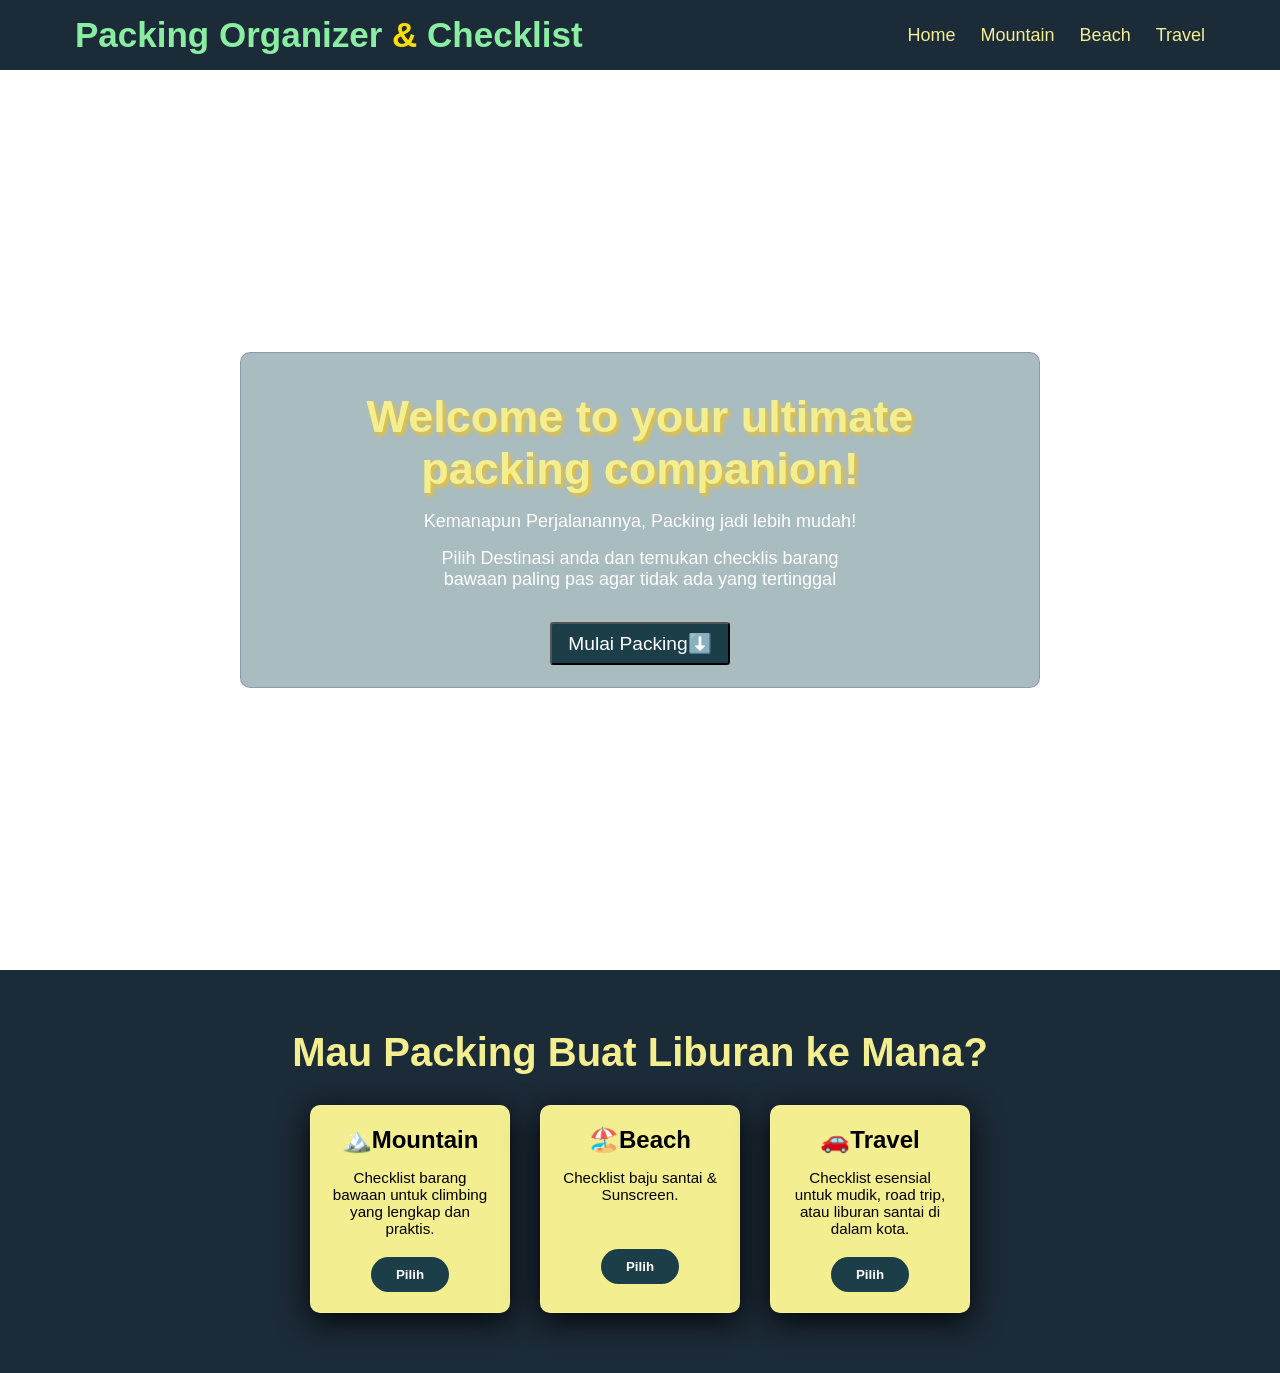
==== index.html @ 890e6fed "Rename Index.html to index.html" ====
<!DOCTYPE html>
<html lang="">
    <head>
        <title>Home</title>
        <link rel="stylesheet" href="style.css">
    </head>
    <body><nav class="navbar">
            <div class ="navbar-logo">
                <h1>Packing Organizer <span class="tec">& </span>Checklist</h1>
            </div>
            <ul>
                <li><a href="Index.html">Home</a></li>
                <li><a href="gunung.html">Mountain</a></li>
                <li><a href="pantai.html">Beach</a></li>
                <li><a href="mudik.html">Travel</a></li>
            </ul>
            </div>
        </nav>
        
        <nav class="home">
            <main class="isi">
                <h1>Welcome to your<span> ultimate packing </span>companion!</h1>
                <p>Kemanapun Perjalanannya, Packing jadi lebih mudah!</p>
                <p>Pilih Destinasi anda dan temukan checklis barang bawaan paling pas agar tidak ada yang tertinggal</p>
                <a href="#menu-pilihan">
                    <button class="btn-go">Mulai Packing⬇️</button>
                </a>
            </main>
        </nav> 
        <section id="menu-pilihan" style="padding: 60px 20px; text-align: center;">
            <h2 style="color: #f3ee90; font-size: 2.5rem; margin-bottom: 30px;">Mau Packing Buat Liburan ke Mana?</h2>
            <div style="display: flex; justify-content: center; gap: 20px; flex-wrap: wrap;">
                <div class="menu-container">
                    <div class="card" style="background-color: #f3ee90; padding: 20px; border-radius: 10px; width: 200px;">
                        <h3>🏔️Mountain</h3>
                        <p>Checklist barang bawaan untuk climbing yang lengkap dan praktis.</p>
                        <a href="gunung.html" class="cta"><button>Pilih</button></a>
                    </div>
                    <div class="card" style="background-color: #f3ee90; padding: 20px; border-radius: 10px; width: 200px;">
                        <h3>🏖️Beach</h3>
                        <p>Checklist baju santai & Sunscreen.</p>
                        <a href="pantai.html" class="cta"><button>Pilih</button></a>
                    </div>
                    <div class="card" style="background-color: #f3ee90; padding: 20px; border-radius: 10px; width: 200px;">
                        <h3>🚗Travel</h3>
                        <p>Checklist esensial untuk mudik, road trip, atau liburan santai di dalam kota.</p>
                        <a href="mudik.html" class="cta"><button>Pilih</button></a>
                    </div>
                </div>
        </section>
    </body>
</html>
---- style.css ----
html{
    scroll-behavior: smooth;
}
@import url('https://fonts.googleapis.com/css2?family=Poppins:ital,wght@0,100;0,200;0,300;0,400;0,500;0,600;0,700;0,800;0,900;1,100;1,200;1,300;1,400;1,500;1,600;1,700;1,800;1,900&display=swap');

@keyframes zoomMulus{
    from{
        transform: scale(0.8);
        opacity: 0;
    }
    to{
        transform: scale(1);
        opacity: 1;
    }
}   
*{
    margin: 0;
    padding: 0;
    box-sizing: border-box;
    font-family: poppins, sans-serif;
}
.navbar{
    background-color: #1C2B38;
    color: white;
    padding: 15px 75px;
    display: flex;
    justify-content: space-between;
    align-items: center;
}
.navbar .navbar-logo h1{
    font-size: 35px;
    color: #89eda2;
}
.navbar .navbar-logo .tec{
    color: rgb(255, 221, 1);
}
.navbar ul{
    list-style: none;
    gap: 25px;
    display: flex;
}
.navbar ul li{
    position: relative;
}
.navbar ul li a{
    text-decoration: none;
    font-size: 18px;
    color: #f3ee90;
    transition: 0.3s ease;
}
.navbar ul li a::before{
    position: absolute;
    width: 0;
    height: 2px;
    left: 0;
    bottom: 5px;
    background-color: rgb(153, 255, 0);
    transition: 0.3s ease;
}
.navbar ul li a:hover{
    color: rgb(153, 255, 0);
}
.home{
    min-height: 100vh;
    display: flex;;
    align-items:center;
    background-image: url('baru.png');
    background-repeat: no-repeat;
    background-size: cover;
    background-position: center;
    background-size: 190%;
    justify-content: center;
}
.home .isi{
    font-family: arial, sans-serif;
    padding: 1.4rem 7%;
    max-width: 50rem;
    border: 0;
    border-radius: 10px;
    background: #557b8180;
    backdrop-filter: blur(3px);
    -webkit-backdrop-filter: blur (8px);
    border: 1px solid rgba(22, 24, 103, 0.2);
    border-radius: 10px;
    animation: zoomMulus 0.8s cubic-bezier(0.25, 0.46, 0.45, 0.94) forwards;
    text-align: center;
}
.isi a{
    text-decoration: none;
}
.isi h1{
    margin-top: 1rem;
    font-size: 45px;
    color: #f3ee90;
    text-shadow: 2.5px 2.5px 4px rgba(254, 195, 0, 0.783);
    text-align: center;
}
.isi p{
    width: 70%;
    height: 100%;
    background: transparent;
    outline: none;
    font-size: 18px;
    color: #ffffff;
    padding:0;
    text-align: center;
    justify-content: center;
    margin: 1rem auto;
    
}
.isi .btn-go{
    margin-top: 1rem;
    display: inline-block;
    padding: 0.5rem 1rem;
    font-size: 1.2rem;
    color: rgb(255, 255, 255);
    background-color: rgb(28, 62, 72);
    border-radius: 0.2rem;
} 
#menu-pilihan{
    padding: 80px 20px;
    text-align: center;
    background-color: #1C2B38;
    color: rgb(3, 3, 3);
}
#menu-pilihan h2{
    color: rgb(255, 255, 255);
    font-size: 2rem;
    margin-bottom: 40px;
}
.menu-container{
    display:flex;justify-content:center;
    gap: 30px;flex-wrap: wrap;
    max-width: 1100px;
    margin:auto;
}
#menu-pilihan .card{
    display: flex;
    flex-direction: column;
    align-items: center;
    text-align: center;
    min-height: 150px;
    background:rgba(255, 255, 255, 0.08);
    backdrop-filter: blur(10px);
    -webkit-backdrop-filter: blur(10px);
    border: 1px solid rgba(255, 255, 255, 0.2);
    padding: 30px 20px;
    border-radius: 10px;
    width: 280px;
    box-shadow: 0 8px 32px 0 rgba(0, 0, 0, 0.9);
    transition: transform 0.3s ease, box-shadow 0.3s ease;
}
#menu-pilihan .card:hover{
    transform: translateY(-10px);
    box-shadow: 0 12px 40px 0 rgba(0, 0, 0, 0.5);
    border : 1px solid rgba(255, 255, 255, 0.4);
}
#menu-pilihan .card h3{
    font-size: 1.5rem;
    margin-bottom: 15px;
    color: rgb(1, 1, 1);
}
#menu-pilihan .card p{
    font-size: 0.95rem;
    color: rgb(0, 0, 0);
    margin-bottom: 20px;
    min-height: 60px;
}
#menu-pilihan .card .cta{
    text-decoration: none;
}
#menu-pilihan .card button {
    background-color: rgb(28, 62, 72);
    color: rgb(255, 255, 255);
    border: none;
    padding: 10px 25px;
    border-radius: 20px;
    font-weight: bold;
    cursor: pointer;
    transition: background-color 0.2s ease;
    display:flex;
    flex-direction: column;
    justify-content: space-between;
    align-items: center;
    min-height: 30px;
}
#menu-pilihan .card button:hover{
    background-color: #448dac;
    color: rgb(255, 255, 255);
}

/* ========== HALAMAN GUNUNG (MOUNTAIN PAGE) ========== */
.camping-page{
    background-color: #e4e19a;
}
.page-header{
    text-align: center;
    padding: 40px 20px 20px 20px;
    color: rgb(32, 148, 144);
}
.page-header h1{
    font-size: 2.5rem;
    margin-bottom: 10px;
    text-align: center;
    text-shadow: 3px 3px 5px rgb(129, 113, 7);
    color: #49331c;
}
.page-header p{
    font-size: 1.1rem;
    color: rgb(92, 90, 28);
    text-align: center;
    max-width: 600px;
    margin: 0 auto;
}
.mountain-wrapper{
    display: grid;
    grid-template-columns: repeat(auto-fit, minmax(300px, 1fr));
    justify-content: center;
    align-items: flex-start;
    gap: 30px;
    padding: 0 20px;
    max-width: 1200px;
    margin: 40px auto;
    box-sizing: border-box;
}
.mountain-section{
    width: 100%;
    max-width: 500px;
    background: #49331c;
    border: 1px solid rgba(0, 0, 0, 0.5);
    border-radius: 20px;
    padding: 25px;
    box-sizing: border-box;
}
.section-title{
    font-size: 1.8rem;
    margin-bottom: 10px;
    color: rgb(255, 255, 255);
    display: flex;
    align-items: center;
    gap: 10px;
}
.section-subtitle{
    font-size: 1rem;
    margin-bottom: 20px;
    color: #cbd5e0;
    margin-bottom: 30px;
    line-height: 1.4;
}
.section-title{
    font-size: 1.8rem;
    margin-bottom: 5px;
    color: #fbfb40;
}
.section-subtitle{
    font-size: 1rem;
    margin-bottom: 20px;
    color: rgb(255, 255, 255);
}
.checklist-grid{
    display: flex;
    flex-direction: column;
    gap: 20px;
    border: #4FD1C5;
}
.checklist-card{
    background: rgba(255, 255, 255, 0.1);
    backdrop-filter: blur(10px);
    -webkit-backdrop-filter: blur(10px);
    border: 1px solid rgba(255, 255, 255, 0.2);
    border-radius: 15px;
    padding: 20px;
    box-shadow: 0 8px 10px 0 rgba(0, 0, 0, 0.5);
    transition: transform 0.3s ease;
    
}
.checklist-card:hover{
    transform: translateY(-3px);
    border-color: rgba(255, 255, 255, 0.3);
}
.checklist-card h3{
    font-size: 1.3rem;
    margin-bottom: 10px;
    color: #95e533;
    margin-bottom: 15px;
    border-bottom: 1px solid rgb(255, 255, 255);
    padding-bottom: 5px;
}
.checklist-list{
    list-style: none;
    padding: 0;
    margin: 5px;
}
.checklist-list li{
    display: flex;
    align-items: flex-start;
    gap: 15px;
    margin: 12px 0;
    color: #ffffff;
    font-size: 1.15rem;
    line-height: 1.5;
}
.checklist-list input[type="checkbox"]:checked+label{
    text-decoration: line-through;
    color: #0a0b0d;
    transition: all 0.3 ease;
}
.checklist-list input[type="checkbox"], .checklist-list label{
    cursor: pointer;
}

/* ========== HALAMAN PANTAI (BEACH PAGE ========= */
.beach-page {
    background-color: #e4e19a;
    min-height: 100vh;
    display: flex;
    flex-direction: column;
}
.page-head{
    text-align: center;
    padding: 40px 20px 20px 20px;
    color: rgb(32, 148, 144);
}
.page-head h1{
    font-size: 2.5rem;
    margin-bottom: 10px;
    text-align: center;
    text-shadow: 3px 3px 5px rgb(19, 56, 54);
    color: #34e3d5;
}
.page-head p{
    font-size: 1.1rem;
    color: rgb(92, 90, 28);
    text-align: center;
    max-width: 600px;
    margin: 0 auto;
}
.beach-wrapper {
    display: grid;
    grid-template-columns: repeat(auto-fit, minmax(300px, 1fr));
    gap: 30px;
    max-width: 1200px;
    max-height: 1200px;
    margin: 40px auto;
    padding: 0 20px;
    width: 100%;
    box-sizing: border-box;
    background-color: #13353a;
    border-radius: 20px;
}
.beach-page .check-card h3 {
    color: #95e533;
    margin-bottom: 15px;
    font-size: 1.3rem;
    border-bottom: 3px solid rgba(255, 255, 255, 0.784);
    padding-bottom: 15px;
}
.check-card{
    background: rgba(28, 156, 141, 0.274);
    backdrop-filter: blur(10px);
    -webkit-backdrop-filter: blur(10px);
    border: 3px solid rgba(255, 255, 255, 0.2);
    border-radius: 15px;
    padding: 20px;
    box-shadow: 0 0 0 5px #13353a;
    transition: transform 0.3s ease;
    margin-top: 20px;
    margin-bottom: 20px;
}
.check-card:hover{
    transform: translateY(-3px);
    border-color: rgba(255, 255, 255, 0.3);
}
.check-card h3{
    font-size: 1.3rem;
    margin-bottom: 10px;
    color: #99d1cb;
    border-bottom: 1px solid rgb(255, 255, 255);
    padding-bottom: 5px;
}
.check-list{
   list-style: none;
   padding: 0;
   margin: 0;
}
.check-list li{
    display: flex;
    align-items: flex-start;
    font-size: 1.2re;
    gap: 12px;
    margin: 14px 0;
    color: #E2E8F0;
    font-size: 1.15rem;
    line-height: 1.4;
}
.check-list input[type="checkbox"]:checked+label{
    text-decoration: line-through;
    color: #ffffff;
    transition: all 0.3 ease;
}
.check-list input[type="checkbox"], .checklist-list label{
    cursor: pointer;
}

/* =========== HALAMAN TRAVEL / MUDIK ============ */
.travel-page {
    background: linear-gradient(135px, #111827 0%, #312e81 100%);
    background-color: #e4e19a;
    min-height: 100vh;
    display: flex;
    flex-direction: column;
}
.page-heade{
    text-align: center;
    padding: 40px 20px 20px 20px;
    color: rgb(32, 148, 144);
}
.page-heade h1{
    font-size: 2.5rem;
    margin-bottom: 10px;
    text-align: center;
    text-shadow: 3px 3px 5px rgb(255, 84, 84);
    color: #7c1f1f;
}
.page-heade p{
    font-size: 1.1rem;
    color: rgb(96, 34, 34);
    text-align: center;
    max-width: 600px;
    margin: 0 auto;
}
.travel-wrapper {
    display: grid;
    grid-template-columns: repeat(auto-fit, minmax(300px, 1fr));
    gap: 30px;
    max-width: 1200px;
    margin: 40px auto;
    padding: 0 20px;
    width: 100%;
    box-sizing: border-box;
    background-color: #7c1f1f;
}
.chelist-card{
    background: rgba(210, 134, 125, 0.274);
    backdrop-filter: blur(10px);
    -webkit-backdrop-filter: blur(10px);
    border: 3px solid rgba(150, 45, 45, 0.2);
    border-radius: 15px;
    padding: 20px;
    box-shadow: 0 0 0 5px #531411;
    transition: transform 0.3s ease;
    margin-top: 20px;
    margin-bottom: 20px;
}
.chelist-card:hover{
    transform: translateY(-3px);
    border-color: rgba(189, 189, 189, 0.3);
}
.chelist-card h3{
    font-size: 1.3rem;
    margin-bottom: 10px;
    color: #ffffff;
    border-bottom: 1px solid rgba(255, 255, 255, 0.537);
    padding-bottom: 5px;
}
.checklist-b{
   list-style: none;
   padding: 0;
   margin: 0;
}
.checklist-b li{
    display: flex;
    align-items: flex-start;
    font-size: 1.2re;
    gap: 12px;
    margin: 14px 0;
    color: #E2E8F0;
    font-size: 1.15rem;
    line-height: 1.4;
}
.checklist-b input[type="checkbox"]:checked+label{
    text-decoration: line-through;
    color: #060606;
    transition: all 0.3 ease;
}
.checklist-b input[type="checkbox"], .checklist-list label{
    cursor: pointer;
}
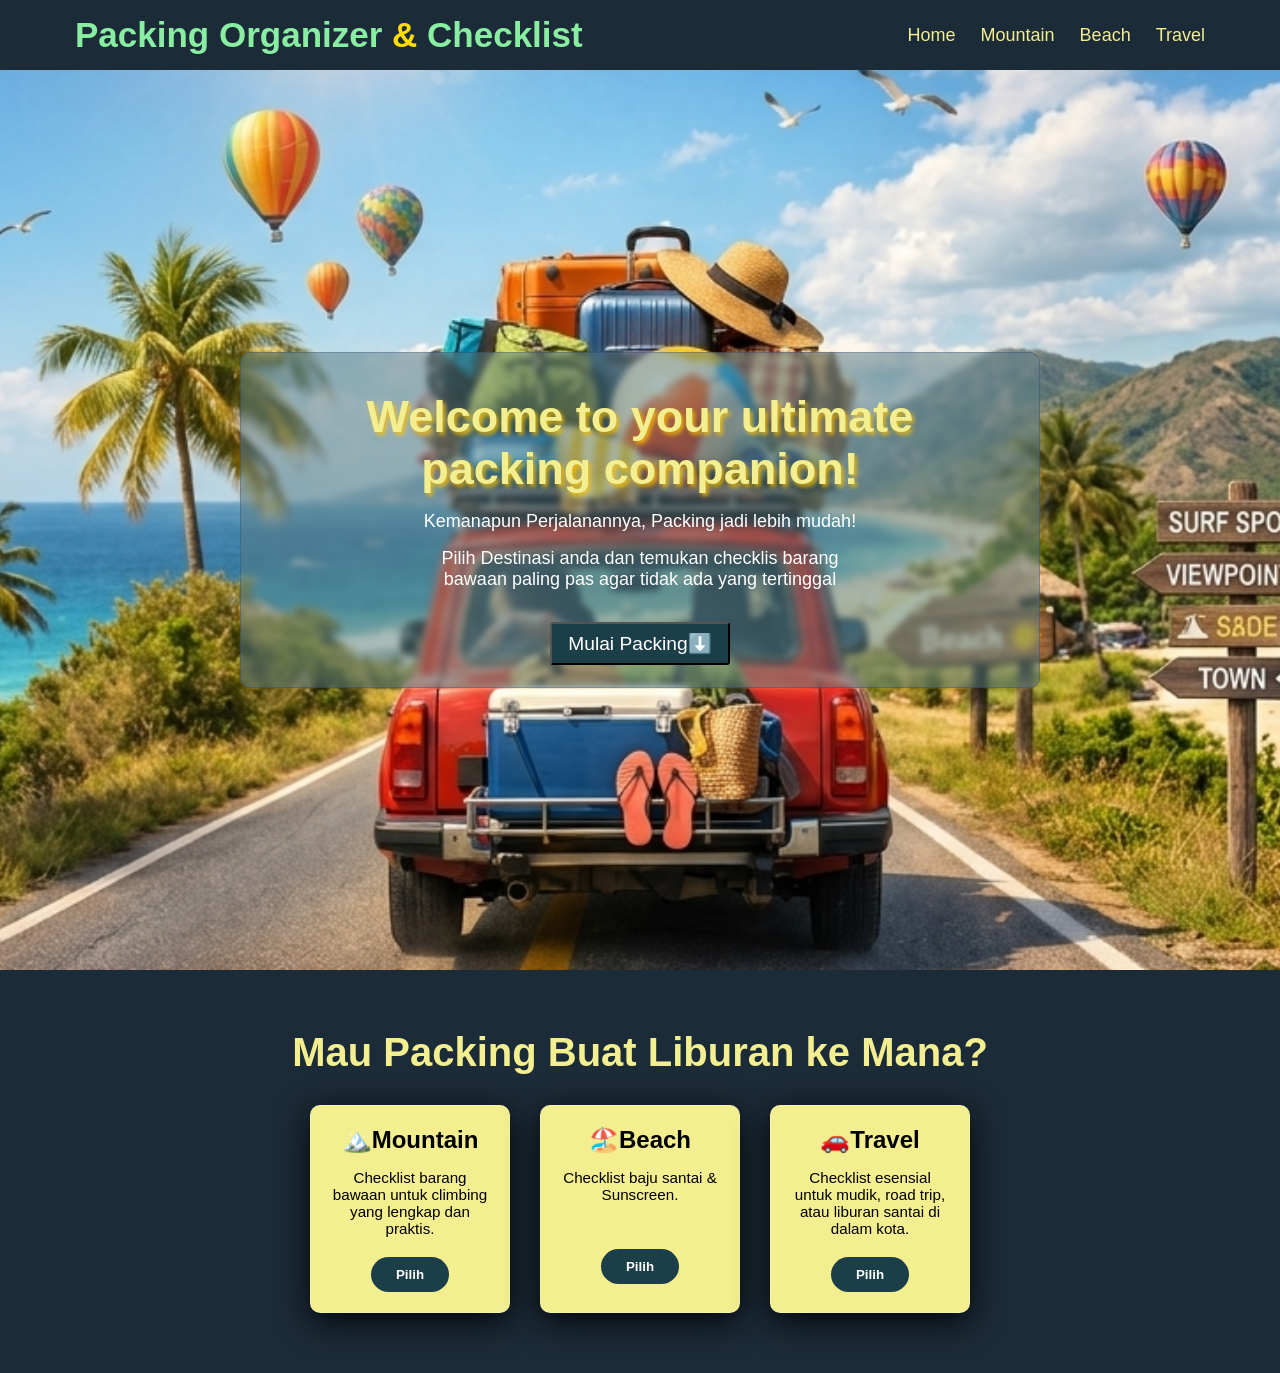
==== commit 26556ada: "Update index.html" ====
--- a/index.html
+++ b/index.html
@@ -9,7 +9,7 @@
                 <h1>Packing Organizer <span class="tec">& </span>Checklist</h1>
             </div>
             <ul>
-                <li><a href="Index.html">Home</a></li>
+                <li><a href="index.html">Home</a></li>
                 <li><a href="gunung.html">Mountain</a></li>
                 <li><a href="pantai.html">Beach</a></li>
                 <li><a href="mudik.html">Travel</a></li>
